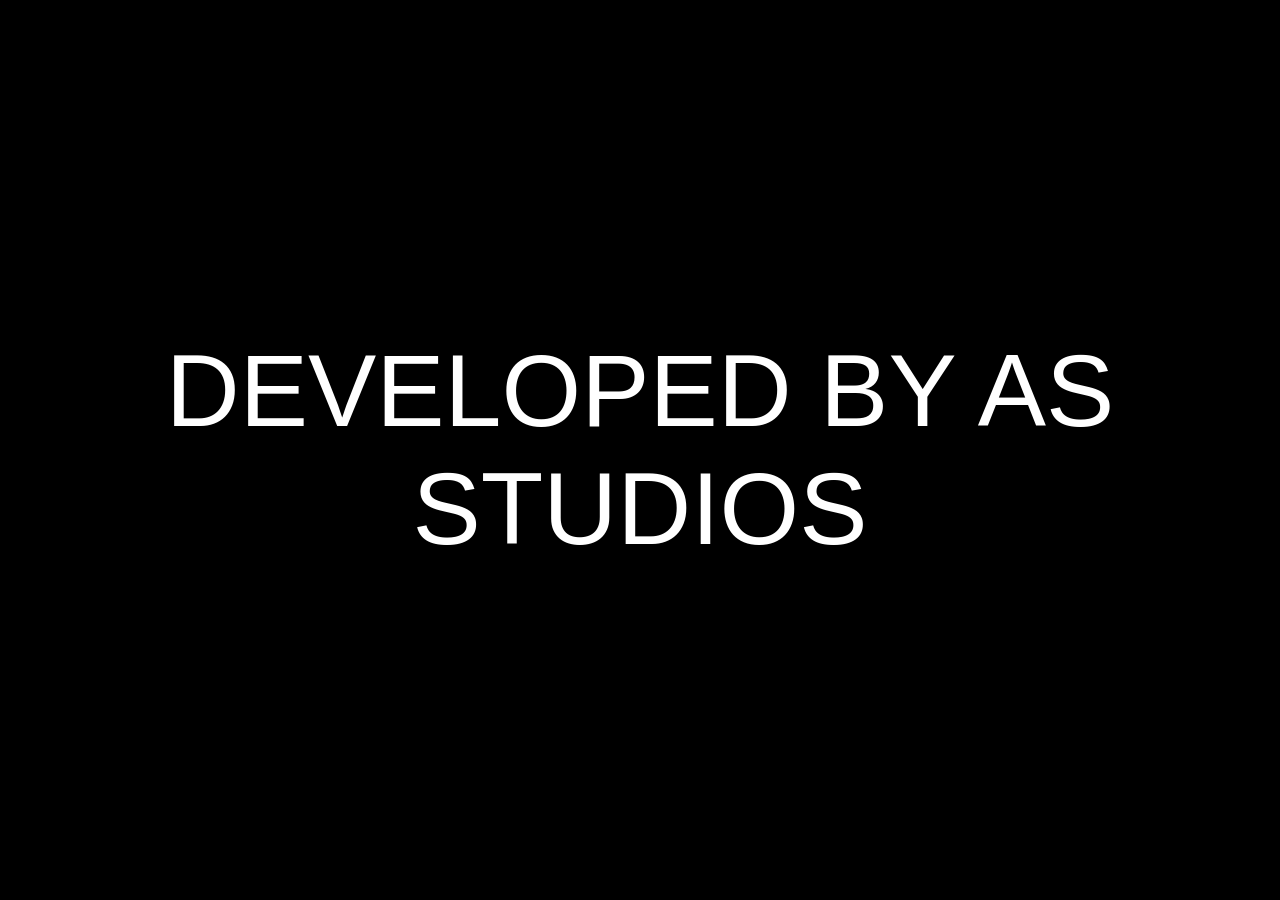
==== index.html @ 11e98f03 "Add files via upload" ====
<!DOCTYPE html>
<html lang="en">
<head>
<meta charset="UTF-8">
<meta name="viewport" content="width=device-width, initial-scale=1.0">
<title>Escape Northern Sentinels</title>

<style>
*{box-sizing:border-box}
body{
    margin:0;
    background:black;
    color:white;
    font-family:Arial, sans-serif;
    overflow:hidden;
}

/* INTRO */
#intro, #cutscene, #bossWarning {
    position:fixed;
    inset:0;
    display:flex;
    justify-content:center;
    align-items:center;
    text-align:center;
    padding:20px;
    z-index:500;
}

#intro{
    font-size:8vw;
}

#cutscene{
    display:none;
    flex-direction:column;
    font-size:4vw;
}

#cutscene p{
    opacity:0;
    animation:fade 3s forwards;
}

@keyframes fade{
    to{opacity:1}
}

/* GAME */
#game{
    display:none;
    padding:15px;
    max-width:600px;
    margin:auto;
}

/* HEALTH BAR */
.bar{
    width:100%;
    height:22px;
    background:#222;
    border-radius:20px;
    overflow:hidden;
    margin-bottom:10px;
}
.fill{
    height:100%;
    background:linear-gradient(90deg,red,lime);
    transition:width 0.4s;
}

/* BUTTON */
button{
    width:100%;
    padding:14px;
    margin-top:6px;
    background:#111;
    color:white;
    border:1px solid white;
    font-size:16px;
    border-radius:10px;
}

/* LOG */
#log{
    height:160px;
    overflow-y:auto;
    border:1px solid #333;
    padding:10px;
    margin-top:10px;
    font-size:14px;
}

/* GAME OVER */
#gameOver{
    position:fixed;
    inset:0;
    background:black;
    display:none;
    justify-content:center;
    align-items:center;
    flex-direction:column;
    z-index:600;
}
#gameOver h1{
    font-size:10vw;
}

/* BOSS WARNING */
#bossWarning{
    display:none;
    font-size:9vw;
    color:red;
    animation:flicker 0.15s infinite;
}

/* JUMPSCARE */
#jumpscare{
    position:fixed;
    inset:0;
    background:url("https://i.imgur.com/9Z3ZK5G.png") center/cover;
    display:none;
    z-index:900;
    animation:scare 0.15s infinite;
}

body.shake{
    animation:shake 0.15s infinite;
}

/* ANIMATIONS */
@keyframes flicker{50%{opacity:0.2}}
@keyframes scare{50%{transform:scale(1.2)}}
@keyframes shake{
    25%{transform:translate(-8px,8px)}
    50%{transform:translate(8px,-8px)}
    75%{transform:translate(-8px,-8px)}
}
</style>
</head>

<body>

<div id="intro">DEVELOPED BY AS STUDIOS</div>

<div id="cutscene">
    <p>You came searching for truth...</p>
    <p>But the island was never empty.</p>
    <p>Something ancient is watching you.</p>
</div>

<div id="bossWarning"></div>

<div id="game">
    <h2>Escape Northern Sentinels</h2>

    <p>Player</p>
    <div class="bar"><div id="playerBar" class="fill"></div></div>

    <p>Enemy</p>
    <div class="bar"><div id="enemyBar" class="fill"></div></div>

    <button onclick="attack()">Attack</button>
    <button onclick="defend()">Defend</button>
    <button onclick="heal()">Heal</button>

    <div id="log"></div>
</div>

<div id="gameOver">
    <h1 id="gameOverText"></h1>
    <button onclick="restartGame()">Restart</button>
</div>

<div id="jumpscare"></div>

<audio id="hit" src="https://assets.mixkit.co/sfx/preview/mixkit-arcade-retro-hit-213.wav"></audio>
<audio id="healSound" src="https://assets.mixkit.co/sfx/preview/mixkit-magic-reveal-234.wav"></audio>
<audio id="scream" src="https://assets.mixkit.co/sfx/preview/mixkit-horror-scream-2436.wav"></audio>
<audio id="heartbeat" src="https://assets.mixkit.co/sfx/preview/mixkit-fast-heartbeat-1224.wav"></audio>

<script>
let health=100, enemy=150, defending=false;
let bossMode=false, bossPhase=1;

const intro=document.getElementById("intro");
const cutscene=document.getElementById("cutscene");
const game=document.getElementById("game");

setTimeout(()=>{
    intro.style.display="none";
    cutscene.style.display="flex";

    setTimeout(()=>{
        cutscene.style.display="none";
        game.style.display="block";
    },7000);

},2000);

function updateBars(){
    playerBar.style.width=health+"%";
    enemyBar.style.width=enemy+"%";
}

function log(t){
    logDiv.innerHTML+=t+"<br>";
    logDiv.scrollTop=logDiv.scrollHeight;
}

const logDiv=document.getElementById("log");

function attack(){
    if(health<=0||enemy<=0)return;
    let dmg=rand(10,25);
    enemy-=dmg; if(enemy<0)enemy=0;
    hit.play(); log("You attacked for "+dmg);
    updateBars();

    if(enemy<=0&&!bossMode){startBoss();return;}
    if(enemy<=0&&bossMode){showGameOver("YOU ESCAPED");return;}
    enemyTurn();
}

function defend(){
    if(health<=0||enemy<=0)return;
    defending=true; log("You defended");
    enemyTurn();
}

function heal(){
    if(health<=0||enemy<=0)return;
    health=Math.min(100,health+20);
    healSound.play(); log("You healed");
    updateBars(); enemyTurn();
}

function enemyTurn(){
    if(health<=0||enemy<=0)return;
    setTimeout(()=>{
        let dmg=bossMode?
        bossPhase==1?rand(15,25):
        bossPhase==2?rand(25,40):
        rand(40,60)
        :rand(5,18);

        if(defending){dmg/=2;defending=false}
        health-=Math.floor(dmg); if(health<0)health=0;
        log("Enemy hit you");
        updateBars();

        if(Math.random()<(bossMode?0.6:0.25))jumpScare();
        if(enemy<200)bossPhase=2;
        if(enemy<100)bossPhase=3;

        if(health<=0)showGameOver("YOU NEVER ESCAPED");
    },500);
}

function startBoss(){
    bossMode=true; enemy=300; bossPhase=1;
    bossWarning.innerText="PLATINUM IS WATCHING";
    bossWarning.style.display="flex";
    heartbeat.play();
    setTimeout(()=>{
        bossWarning.style.display="none";
        updateBars();
    },2000);
}

function jumpScare(){
    jumpscare.style.display="block";
    scream.play();
    document.body.classList.add("shake");
    setTimeout(()=>{
        jumpscare.style.display="none";
        document.body.classList.remove("shake");
    },400);
}

function showGameOver(t){
    gameOverText.innerText=t;
    gameOver.style.display="flex";
}

function restartGame(){
    health=100; enemy=150;
    bossMode=false; bossPhase=1;
    defending=false; logDiv.innerHTML="";
    gameOver.style.display="none";
    updateBars();
}

function rand(a,b){return Math.floor(Math.random()*(b-a+1))+a}
updateBars();
</script>

</body>
</html>
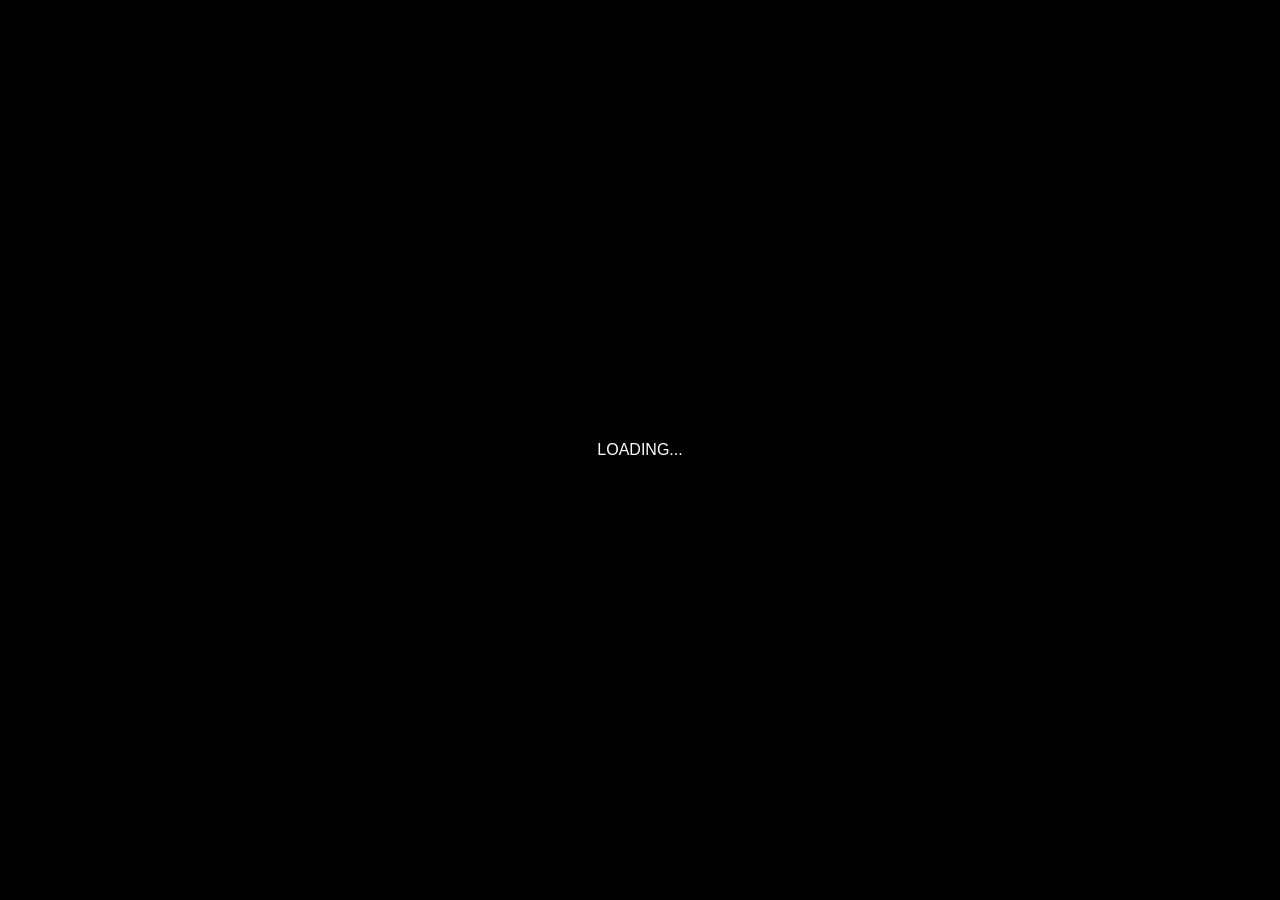
==== commit faacec2f: "Add files via upload" ====
--- a/index.html
+++ b/index.html
@@ -3,166 +3,49 @@
 <head>
 <meta charset="UTF-8">
 <meta name="viewport" content="width=device-width, initial-scale=1.0">
-<title>Escape Northern Sentinels</title>
-
+<title>Escape Northern Sentinels - Fixed Ultimate v3</title>
 <style>
 *{box-sizing:border-box}
-body{
-    margin:0;
-    background:black;
-    color:white;
-    font-family:Arial, sans-serif;
-    overflow:hidden;
-}
-
-/* INTRO */
-#intro, #cutscene, #bossWarning {
-    position:fixed;
-    inset:0;
-    display:flex;
-    justify-content:center;
-    align-items:center;
-    text-align:center;
-    padding:20px;
-    z-index:500;
-}
-
-#intro{
-    font-size:8vw;
-}
-
-#cutscene{
-    display:none;
-    flex-direction:column;
-    font-size:4vw;
-}
-
-#cutscene p{
-    opacity:0;
-    animation:fade 3s forwards;
-}
-
-@keyframes fade{
-    to{opacity:1}
-}
-
-/* GAME */
-#game{
-    display:none;
-    padding:15px;
-    max-width:600px;
-    margin:auto;
-}
-
-/* HEALTH BAR */
-.bar{
-    width:100%;
-    height:22px;
-    background:#222;
-    border-radius:20px;
-    overflow:hidden;
-    margin-bottom:10px;
-}
-.fill{
-    height:100%;
-    background:linear-gradient(90deg,red,lime);
-    transition:width 0.4s;
-}
-
-/* BUTTON */
-button{
-    width:100%;
-    padding:14px;
-    margin-top:6px;
-    background:#111;
-    color:white;
-    border:1px solid white;
-    font-size:16px;
-    border-radius:10px;
-}
-
-/* LOG */
-#log{
-    height:160px;
-    overflow-y:auto;
-    border:1px solid #333;
-    padding:10px;
-    margin-top:10px;
-    font-size:14px;
-}
-
-/* GAME OVER */
-#gameOver{
-    position:fixed;
-    inset:0;
-    background:black;
-    display:none;
-    justify-content:center;
-    align-items:center;
-    flex-direction:column;
-    z-index:600;
-}
-#gameOver h1{
-    font-size:10vw;
-}
-
-/* BOSS WARNING */
-#bossWarning{
-    display:none;
-    font-size:9vw;
-    color:red;
-    animation:flicker 0.15s infinite;
-}
-
-/* JUMPSCARE */
-#jumpscare{
-    position:fixed;
-    inset:0;
-    background:url("https://i.imgur.com/9Z3ZK5G.png") center/cover;
-    display:none;
-    z-index:900;
-    animation:scare 0.15s infinite;
-}
-
-body.shake{
-    animation:shake 0.15s infinite;
-}
-
-/* ANIMATIONS */
-@keyframes flicker{50%{opacity:0.2}}
-@keyframes scare{50%{transform:scale(1.2)}}
-@keyframes shake{
-    25%{transform:translate(-8px,8px)}
-    50%{transform:translate(8px,-8px)}
-    75%{transform:translate(-8px,-8px)}
-}
+body{margin:0;background:black;color:white;font-family:Arial, sans-serif;overflow:hidden;}
+#loading,#intro,#cutscene,#gameOver{position:fixed;inset:0;display:flex;justify-content:center;align-items:center;text-align:center;z-index:100;}
+#intro,#cutscene,#gameOver{display:none} #intro{font-size:8vw} #cutscene{flex-direction:column;font-size:4vw}
+#game{display:none;padding:15px;max-width:600px;margin:auto;}
+#darkness{position:fixed;inset:0;background:rgba(0,0,0,0.92);pointer-events:none;display:none;z-index:50;}
+#light{position:absolute;width:200px;height:200px;border-radius:50%;background:radial-gradient(circle, transparent 0%, rgba(0,0,0,0.95) 70%);transform:translate(-50%,-50%);}
+.bar{width:100%;height:22px;background:#222;border-radius:20px;overflow:hidden;margin-bottom:10px;}
+.fill{height:100%;transition:width 0.4s;}
+#playerBar{background:lime} #enemyBar{background:red}
+button{width:100%;padding:14px;margin-top:6px;background:#111;color:white;border:1px solid white;font-size:16px;border-radius:10px;}
+button:disabled{opacity:0.4;}
+#log{height:160px;overflow-y:auto;border:1px solid #333;padding:10px;margin-top:10px;font-size:14px;}
+#gameOver{flex-direction:column;} #gameOver h1{font-size:10vw;}
+#jumpscare{position:fixed;inset:0;background:url("https://i.imgur.com/9Z3ZK5G.png") center/cover;display:none;z-index:200;animation:shake 0.12s infinite;}
+@keyframes shake{25%{transform:translate(-10px,10px)}50%{transform:translate(10px,-10px)}75%{transform:translate(-10px,-10px)}}
 </style>
 </head>
 
 <body>
-
+<div id="loading">LOADING...</div>
 <div id="intro">DEVELOPED BY AS STUDIOS</div>
-
 <div id="cutscene">
-    <p>You came searching for truth...</p>
-    <p>But the island was never empty.</p>
-    <p>Something ancient is watching you.</p>
+    <p>The forest goes silent.</p>
+    <p>The light begins to fail.</p>
+    <p>It knows you are here.</p>
 </div>
 
-<div id="bossWarning"></div>
+<div id="darkness"><div id="light"></div></div>
 
 <div id="game">
     <h2>Escape Northern Sentinels</h2>
-
-    <p>Player</p>
-    <div class="bar"><div id="playerBar" class="fill"></div></div>
-
-    <p>Enemy</p>
-    <div class="bar"><div id="enemyBar" class="fill"></div></div>
+    <p>Player</p><div class="bar"><div id="playerBar" class="fill"></div></div>
+    <p id="enemyName">Enemy</p><div class="bar"><div id="enemyBar" class="fill"></div></div>
 
     <button onclick="attack()">Attack</button>
     <button onclick="defend()">Defend</button>
     <button onclick="heal()">Heal</button>
+    <button id="superHealBtn" onclick="superHeal()" disabled>SUPER HEAL</button>
+    <button onclick="toggleLight()">Flashlight</button>
+    <button id="superBtn" onclick="superAttack()" disabled>SUPER ATTACK</button>
 
     <div id="log"></div>
 </div>
@@ -174,126 +57,185 @@
 
 <div id="jumpscare"></div>
 
+<!-- SOUNDS -->
 <audio id="hit" src="https://assets.mixkit.co/sfx/preview/mixkit-arcade-retro-hit-213.wav"></audio>
-<audio id="healSound" src="https://assets.mixkit.co/sfx/preview/mixkit-magic-reveal-234.wav"></audio>
 <audio id="scream" src="https://assets.mixkit.co/sfx/preview/mixkit-horror-scream-2436.wav"></audio>
-<audio id="heartbeat" src="https://assets.mixkit.co/sfx/preview/mixkit-fast-heartbeat-1224.wav"></audio>
+<audio id="superSound" src="https://assets.mixkit.co/sfx/preview/mixkit-explosion-1682.wav"></audio>
+<audio id="healSound" src="https://assets.mixkit.co/sfx/preview/mixkit-positive-game-notification-269.wav"></audio>
+<audio id="phase2Sound" src="https://assets.mixkit.co/sfx/preview/mixkit-monster-roar-217.wav"></audio>
+<audio id="miniHit" src="https://assets.mixkit.co/sfx/preview/mixkit-quick-hit-216.wav"></audio>
+<audio id="superHealSound" src="https://assets.mixkit.co/sfx/preview/mixkit-game-level-up-1922.wav"></audio>
 
 <script>
-let health=100, enemy=150, defending=false;
-let bossMode=false, bossPhase=1;
-
+/* ELEMENTS */
+const loading=document.getElementById("loading");
 const intro=document.getElementById("intro");
 const cutscene=document.getElementById("cutscene");
 const game=document.getElementById("game");
-
+const playerBar=document.getElementById("playerBar");
+const enemyBar=document.getElementById("enemyBar");
+const enemyName=document.getElementById("enemyName");
+const logDiv=document.getElementById("log");
+const superBtn=document.getElementById("superBtn");
+const superHealBtn=document.getElementById("superHealBtn");
+const gameOver=document.getElementById("gameOver");
+const gameOverText=document.getElementById("gameOverText");
+const jumpscare=document.getElementById("jumpscare");
+const darkness=document.getElementById("darkness");
+const light=document.getElementById("light");
+
+/* SOUNDS */
+const hit=document.getElementById("hit");
+const scream=document.getElementById("scream");
+const superSound=document.getElementById("superSound");
+const healSound=document.getElementById("healSound");
+const phase2Sound=document.getElementById("phase2Sound");
+const miniHit=document.getElementById("miniHit");
+const superHealSound=document.getElementById("superHealSound");
+
+/* GAME DATA */
+let health=100;
+let defending=false, moveCount=0, healCount=0;
+let phase2=false;
+let lightOn=false;
+let bossIndex=0;
+let miniWave=false;
+let miniEnemies=0;
+let bossMaxHP=0;
+let bossHP=0;
+let totalMiniEnemies=0;
+
+const bosses=[
+    {name:"Boss 1",hp:150,mini:2},
+    {name:"Boss 2",hp:220,mini:3},
+    {name:"Boss 3",hp:300,mini:4}
+];
+
+/* FLOW */
 setTimeout(()=>{
-    intro.style.display="none";
-    cutscene.style.display="flex";
-
+    loading.style.display="none";
+    intro.style.display="flex";
     setTimeout(()=>{
-        cutscene.style.display="none";
-        game.style.display="block";
-    },7000);
-
+        intro.style.display="none";
+        cutscene.style.display="flex";
+        setTimeout(()=>{
+            cutscene.style.display="none";
+            game.style.display="block";
+            startBoss();
+        },5000);
+    },2000);
 },2000);
 
+function startBoss(){
+    if(bossIndex>=bosses.length){showGameOver("ALL BOSSES DEFEATED");return;}
+    health=100; defending=false; moveCount=0; healCount=0;
+    superBtn.disabled=true; superHealBtn.disabled=true;
+    phase2=false; miniWave=false;
+    bossMaxHP=bosses[bossIndex].hp; bossHP=bossMaxHP;
+    enemyName.innerText=bosses[bossIndex].name;
+    logDiv.innerHTML=`Facing ${bosses[bossIndex].name}!<br>`;
+    updateBars();
+}
+
+/* FUNCTIONS */
 function updateBars(){
-    playerBar.style.width=health+"%";
-    enemyBar.style.width=enemy+"%";
-}
-
-function log(t){
-    logDiv.innerHTML+=t+"<br>";
-    logDiv.scrollTop=logDiv.scrollHeight;
-}
-
-const logDiv=document.getElementById("log");
+    playerBar.style.width = health+"%";
+    if(miniWave){
+        enemyBar.style.width = (miniEnemies/totalMiniEnemies*100)+"%";
+    } else {
+        enemyBar.style.width = (bossHP/bossMaxHP*100)+"%";
+    }
+}
+
+function log(t){logDiv.innerHTML+=t+"<br>";logDiv.scrollTop=logDiv.scrollHeight;}
+function countMove(){moveCount++; if(moveCount>=3) superBtn.disabled=false;}
+function countHeal(){healCount++; if(healCount>=5) superHealBtn.disabled=false;}
 
 function attack(){
-    if(health<=0||enemy<=0)return;
-    let dmg=rand(10,25);
-    enemy-=dmg; if(enemy<0)enemy=0;
-    hit.play(); log("You attacked for "+dmg);
+    if(health<=0||(bossHP<=0 && !miniWave))return;
+    if(miniWave){miniAttack();return;}
+    let dmg=rand(20,30); bossHP-=dmg;
+    hit.play(); log(`You attacked (-${dmg})`);
+    countMove(); updateBars(); enemyTurn();
+}
+
+function superAttack(){
+    if(superBtn.disabled)return;
+    if(miniWave){miniAttack(true);return;}
+    let dmg=rand(70,80); bossHP-=dmg;
+    superSound.play(); jumpScare(); log(`SUPER ATTACK (-${dmg})`);
+    moveCount=0; superBtn.disabled=true;
+    updateBars(); enemyTurn();
+}
+
+function defend(){defending=true; log("You defended"); countMove(); enemyTurn();}
+
+function heal(){
+    health=Math.min(100,health+40);
+    healSound.play(); log("You healed +40 HP");
+    countMove(); countHeal(); updateBars(); enemyTurn();
+}
+
+function superHeal(){
+    health=100; superHealSound.play(); log("SUPER HEAL! HP FULL RESTORED");
+    superHealBtn.disabled=true; healCount=0; updateBars(); enemyTurn();
+}
+
+function enemyTurn(){
+    if(miniWave){miniEnemyTurn(); return;}
+    if(bossHP<=0){ startMiniWave(); return;} // skip enemy turn if boss dead
+    if(bossHP<=bossMaxHP/2 && !phase2){phase2=true;phase2Sound.play(); jumpScare(); log(`${bosses[bossIndex].name} enraged!`);}
+    setTimeout(()=>{
+        let dmg=phase2?rand(20,35):rand(12,25);
+        if(defending){dmg=Math.floor(dmg/2); defending=false;}
+        health-=dmg;
+        if(!lightOn){health-=5; if(Math.random()<0.4)jumpScare();}
+        log(`${bosses[bossIndex].name} attacked (-${dmg})`);
+        updateBars();
+        if(health<=0) showGameOver("YOU DIED");
+    },phase2?350:600);
+}
+
+/* MINI WAVE */
+function startMiniWave(){
+    if(bosses[bossIndex].mini>0){
+        miniWave=true;
+        totalMiniEnemies=miniEnemies=bosses[bossIndex].mini;
+        enemyName.innerText="Mini Enemies";
+        log(`Mini wave! ${miniEnemies} enemies appear!`);
+        updateBars();
+    } else {
+        bossIndex++; startBoss();
+    }
+}
+
+function miniAttack(superAtk=false){
+    let dmg=superAtk?rand(25,40):rand(8,15);
+    miniEnemies-=1;
+    miniHit.play();
+    log(`You attacked mini enemy (-${dmg})`);
+    if(miniEnemies<=0){miniWave=false; log("Mini wave defeated!"); bossIndex++; startBoss(); return;}
+    updateBars(); miniEnemyTurn();
+}
+
+function miniEnemyTurn(){
+    let dmg=rand(5,12);
+    if(defending){dmg=Math.floor(dmg/2); defending=false;}
+    health-=dmg;
+    if(!lightOn && Math.random()<0.4)jumpScare();
+    log(`Mini enemy attacked (-${dmg})`);
     updateBars();
-
-    if(enemy<=0&&!bossMode){startBoss();return;}
-    if(enemy<=0&&bossMode){showGameOver("YOU ESCAPED");return;}
-    enemyTurn();
-}
-
-function defend(){
-    if(health<=0||enemy<=0)return;
-    defending=true; log("You defended");
-    enemyTurn();
-}
-
-function heal(){
-    if(health<=0||enemy<=0)return;
-    health=Math.min(100,health+20);
-    healSound.play(); log("You healed");
-    updateBars(); enemyTurn();
-}
-
-function enemyTurn(){
-    if(health<=0||enemy<=0)return;
-    setTimeout(()=>{
-        let dmg=bossMode?
-        bossPhase==1?rand(15,25):
-        bossPhase==2?rand(25,40):
-        rand(40,60)
-        :rand(5,18);
-
-        if(defending){dmg/=2;defending=false}
-        health-=Math.floor(dmg); if(health<0)health=0;
-        log("Enemy hit you");
-        updateBars();
-
-        if(Math.random()<(bossMode?0.6:0.25))jumpScare();
-        if(enemy<200)bossPhase=2;
-        if(enemy<100)bossPhase=3;
-
-        if(health<=0)showGameOver("YOU NEVER ESCAPED");
-    },500);
-}
-
-function startBoss(){
-    bossMode=true; enemy=300; bossPhase=1;
-    bossWarning.innerText="PLATINUM IS WATCHING";
-    bossWarning.style.display="flex";
-    heartbeat.play();
-    setTimeout(()=>{
-        bossWarning.style.display="none";
-        updateBars();
-    },2000);
-}
-
-function jumpScare(){
-    jumpscare.style.display="block";
-    scream.play();
-    document.body.classList.add("shake");
-    setTimeout(()=>{
-        jumpscare.style.display="none";
-        document.body.classList.remove("shake");
-    },400);
-}
-
-function showGameOver(t){
-    gameOverText.innerText=t;
-    gameOver.style.display="flex";
-}
-
-function restartGame(){
-    health=100; enemy=150;
-    bossMode=false; bossPhase=1;
-    defending=false; logDiv.innerHTML="";
-    gameOver.style.display="none";
-    updateBars();
-}
-
-function rand(a,b){return Math.floor(Math.random()*(b-a+1))+a}
+    if(health<=0) showGameOver("YOU FU**ED BY PLATINUM!");
+}
+
+/* OTHER */
+function toggleLight(){lightOn=!lightOn; darkness.style.display=lightOn?"block":"none";}
+document.addEventListener("mousemove",e=>{light.style.left=e.clientX+"px";light.style.top=e.clientY+"px";});
+function jumpScare(){jumpscare.style.display="block"; scream.play(); setTimeout(()=>jumpscare.style.display="none",250);}
+function showGameOver(t){gameOverText.innerText=t; gameOver.style.display="flex";}
+function restartGame(){bossIndex=0; startBoss(); gameOver.style.display="none"; healCount=0; superHealBtn.disabled=true;}
+function rand(a,b){return Math.floor(Math.random()*(b-a+1))+a;}
 updateBars();
 </script>
-
 </body>
 </html>
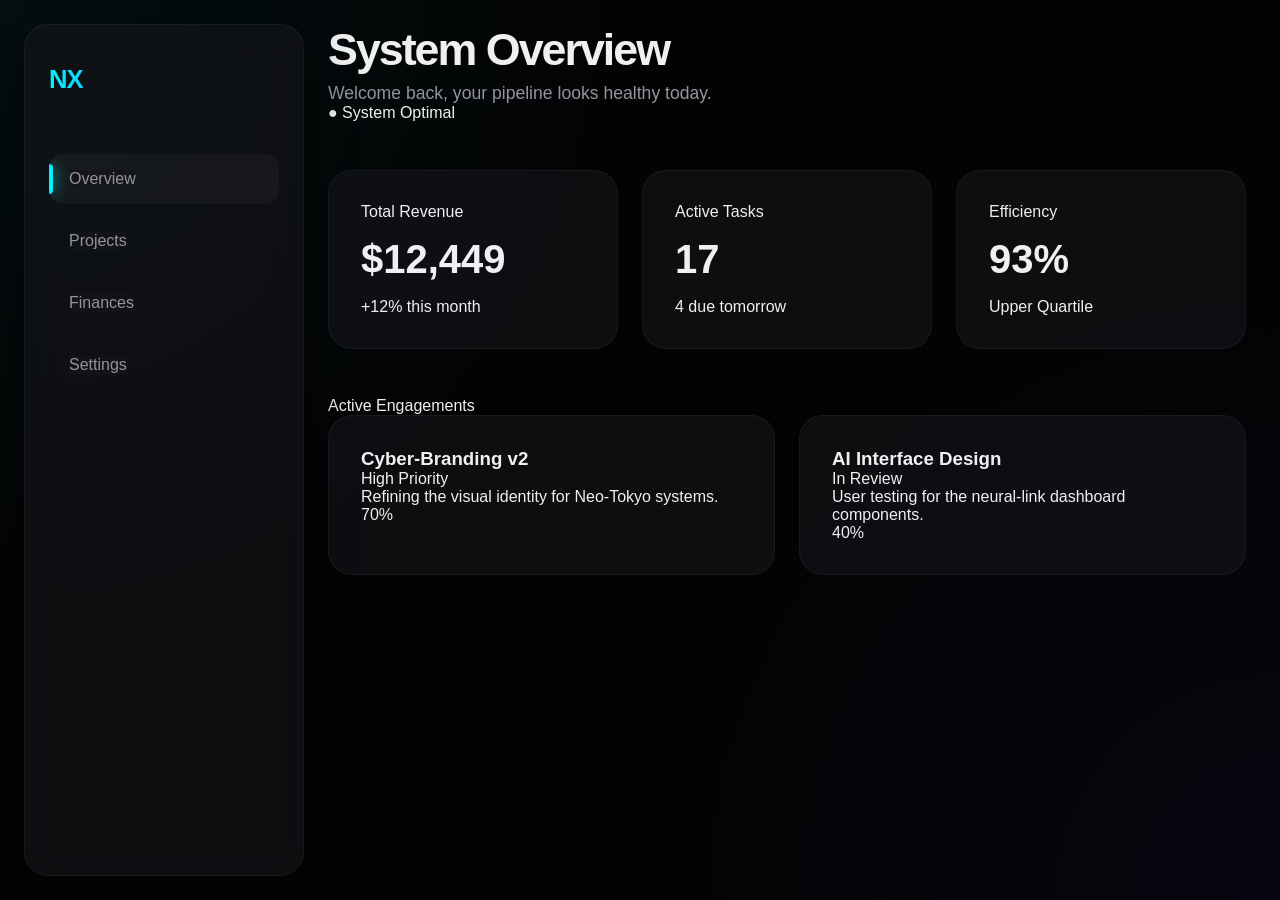
==== commit e97817de: "Add files via upload" ====
--- a/index.html
+++ b/index.html
@@ -1,241 +1,119 @@
 <!DOCTYPE html>
 <html lang="en">
 <head>
-<meta charset="UTF-8">
-<meta name="viewport" content="width=device-width, initial-scale=1.0">
-<title>Escape Northern Sentinels - Fixed Ultimate v3</title>
-<style>
-*{box-sizing:border-box}
-body{margin:0;background:black;color:white;font-family:Arial, sans-serif;overflow:hidden;}
-#loading,#intro,#cutscene,#gameOver{position:fixed;inset:0;display:flex;justify-content:center;align-items:center;text-align:center;z-index:100;}
-#intro,#cutscene,#gameOver{display:none} #intro{font-size:8vw} #cutscene{flex-direction:column;font-size:4vw}
-#game{display:none;padding:15px;max-width:600px;margin:auto;}
-#darkness{position:fixed;inset:0;background:rgba(0,0,0,0.92);pointer-events:none;display:none;z-index:50;}
-#light{position:absolute;width:200px;height:200px;border-radius:50%;background:radial-gradient(circle, transparent 0%, rgba(0,0,0,0.95) 70%);transform:translate(-50%,-50%);}
-.bar{width:100%;height:22px;background:#222;border-radius:20px;overflow:hidden;margin-bottom:10px;}
-.fill{height:100%;transition:width 0.4s;}
-#playerBar{background:lime} #enemyBar{background:red}
-button{width:100%;padding:14px;margin-top:6px;background:#111;color:white;border:1px solid white;font-size:16px;border-radius:10px;}
-button:disabled{opacity:0.4;}
-#log{height:160px;overflow-y:auto;border:1px solid #333;padding:10px;margin-top:10px;font-size:14px;}
-#gameOver{flex-direction:column;} #gameOver h1{font-size:10vw;}
-#jumpscare{position:fixed;inset:0;background:url("https://i.imgur.com/9Z3ZK5G.png") center/cover;display:none;z-index:200;animation:shake 0.12s infinite;}
-@keyframes shake{25%{transform:translate(-10px,10px)}50%{transform:translate(10px,-10px)}75%{transform:translate(-10px,-10px)}}
-</style>
+    <meta charset="UTF-8">
+    <meta name="viewport" content="width=device-width, initial-scale=1.0">
+    <title>Nexus Freelance OS</title>
+    <link rel="stylesheet" href="dashboard.css">
+    <script src="https://cdnjs.cloudflare.com/ajax/libs/gsap/3.12.2/gsap.min.js"></script>
 </head>
+<body>
 
-<body>
-<div id="loading">LOADING...</div>
-<div id="intro">DEVELOPED BY AS STUDIOS</div>
-<div id="cutscene">
-    <p>The forest goes silent.</p>
-    <p>The light begins to fail.</p>
-    <p>It knows you are here.</p>
-</div>
+    <main class="dashboard-wrapper">
+        <nav class="sidebar">
+            <div class="logo">NX</div>
+            <ul class="nav-links">
+                <li class="nav-item active"><a href="#">Overview</a></li>
+                <li class="nav-item"><a href="projects.html">Projects</a></li>
+                <li class="nav-item"><a href="finances.html">Finances</a></li>
+                <li class="nav-item"><a href="settings.html">Settings</a></li>
+            </ul>
+        </nav>
 
-<div id="darkness"><div id="light"></div></div>
+        <section class="content-area">
+            <div class="content-container">
+                <header class="main-header">
+                    <div class="header-text">
+                        <h1 class="reveal-text">System Overview</h1>
+                        <p class="subtitle">Welcome back, your pipeline looks healthy today.</p>
+                    </div>
+                    <div class="status-pill">● System Optimal</div>
+                </header>
 
-<div id="game">
-    <h2>Escape Northern Sentinels</h2>
-    <p>Player</p><div class="bar"><div id="playerBar" class="fill"></div></div>
-    <p id="enemyName">Enemy</p><div class="bar"><div id="enemyBar" class="fill"></div></div>
+                <div class="stats-grid">
+                    <div class="stat-card">
+                        <span class="label">Total Revenue</span>
+                        <h2 class="counter" data-target="12450">$0</h2>
+                        <div class="trend positive">+12% this month</div>
+                    </div>
+                    <div class="stat-card">
+                        <span class="label">Active Tasks</span>
+                        <h2 class="counter" data-target="18">0</h2>
+                        <div class="trend">4 due tomorrow</div>
+                    </div>
+                    <div class="stat-card">
+                        <span class="label">Efficiency</span>
+                        <h2 class="counter" data-target="94" data-suffix="%">0%</h2>
+                        <div class="trend positive">Upper Quartile</div>
+                    </div>
+                </div>
 
-    <button onclick="attack()">Attack</button>
-    <button onclick="defend()">Defend</button>
-    <button onclick="heal()">Heal</button>
-    <button id="superHealBtn" onclick="superHeal()" disabled>SUPER HEAL</button>
-    <button onclick="toggleLight()">Flashlight</button>
-    <button id="superBtn" onclick="superAttack()" disabled>SUPER ATTACK</button>
+                <div class="section-label">Active Engagements</div>
+                <div class="project-feed">
+                    <div class="project-card">
+                        <div class="card-header">
+                            <h3>Cyber-Branding v2</h3>
+                            <span class="tag">High Priority</span>
+                        </div>
+                        <p>Refining the visual identity for Neo-Tokyo systems.</p>
+                        <div class="progress-container">
+                            <div class="progress-bar"><div class="progress-fill" style="width: 70%"></div></div>
+                            <span class="percentage">70%</span>
+                        </div>
+                    </div>
+                    
+                    <div class="project-card">
+                        <div class="card-header">
+                            <h3>AI Interface Design</h3>
+                            <span class="tag">In Review</span>
+                        </div>
+                        <p>User testing for the neural-link dashboard components.</p>
+                        <div class="progress-container">
+                            <div class="progress-bar"><div class="progress-fill" style="width: 40%"></div></div>
+                            <span class="percentage">40%</span>
+                        </div>
+                    </div>
+                </div>
+            </div>
+        </section>
+    </main>
 
-    <div id="log"></div>
-</div>
+    <script>
+        document.addEventListener("DOMContentLoaded", () => {
+            // GSAP Counter Trick for Beast-Level Entry Effect
+            const counters = document.querySelectorAll('.counter');
+            
+            counters.forEach(counter => {
+                const target = parseInt(counter.getAttribute('data-target'));
+                const isCurrency = counter.innerText.includes('$');
+                const suffix = counter.getAttribute('data-suffix') || '';
+                
+                let countObj = { value: 0 };
+                
+                gsap.to(countObj, {
+                    value: target,
+                    duration: 1.8,
+                    ease: "power3.out",
+                    onUpdate: () => {
+                        // Formatting currency vs normal counters
+                        if (isCurrency) {
+                            counter.innerText = `$${Math.floor(countObj.value).toLocaleString()}`;
+                        } else {
+                            counter.innerText = Math.floor(countObj.value) + suffix;
+                        }
+                    }
+                });
+            });
 
-<div id="gameOver">
-    <h1 id="gameOverText"></h1>
-    <button onclick="restartGame()">Restart</button>
-</div>
-
-<div id="jumpscare"></div>
-
-<!-- SOUNDS -->
-<audio id="hit" src="https://assets.mixkit.co/sfx/preview/mixkit-arcade-retro-hit-213.wav"></audio>
-<audio id="scream" src="https://assets.mixkit.co/sfx/preview/mixkit-horror-scream-2436.wav"></audio>
-<audio id="superSound" src="https://assets.mixkit.co/sfx/preview/mixkit-explosion-1682.wav"></audio>
-<audio id="healSound" src="https://assets.mixkit.co/sfx/preview/mixkit-positive-game-notification-269.wav"></audio>
-<audio id="phase2Sound" src="https://assets.mixkit.co/sfx/preview/mixkit-monster-roar-217.wav"></audio>
-<audio id="miniHit" src="https://assets.mixkit.co/sfx/preview/mixkit-quick-hit-216.wav"></audio>
-<audio id="superHealSound" src="https://assets.mixkit.co/sfx/preview/mixkit-game-level-up-1922.wav"></audio>
-
-<script>
-/* ELEMENTS */
-const loading=document.getElementById("loading");
-const intro=document.getElementById("intro");
-const cutscene=document.getElementById("cutscene");
-const game=document.getElementById("game");
-const playerBar=document.getElementById("playerBar");
-const enemyBar=document.getElementById("enemyBar");
-const enemyName=document.getElementById("enemyName");
-const logDiv=document.getElementById("log");
-const superBtn=document.getElementById("superBtn");
-const superHealBtn=document.getElementById("superHealBtn");
-const gameOver=document.getElementById("gameOver");
-const gameOverText=document.getElementById("gameOverText");
-const jumpscare=document.getElementById("jumpscare");
-const darkness=document.getElementById("darkness");
-const light=document.getElementById("light");
-
-/* SOUNDS */
-const hit=document.getElementById("hit");
-const scream=document.getElementById("scream");
-const superSound=document.getElementById("superSound");
-const healSound=document.getElementById("healSound");
-const phase2Sound=document.getElementById("phase2Sound");
-const miniHit=document.getElementById("miniHit");
-const superHealSound=document.getElementById("superHealSound");
-
-/* GAME DATA */
-let health=100;
-let defending=false, moveCount=0, healCount=0;
-let phase2=false;
-let lightOn=false;
-let bossIndex=0;
-let miniWave=false;
-let miniEnemies=0;
-let bossMaxHP=0;
-let bossHP=0;
-let totalMiniEnemies=0;
-
-const bosses=[
-    {name:"Boss 1",hp:150,mini:2},
-    {name:"Boss 2",hp:220,mini:3},
-    {name:"Boss 3",hp:300,mini:4}
-];
-
-/* FLOW */
-setTimeout(()=>{
-    loading.style.display="none";
-    intro.style.display="flex";
-    setTimeout(()=>{
-        intro.style.display="none";
-        cutscene.style.display="flex";
-        setTimeout(()=>{
-            cutscene.style.display="none";
-            game.style.display="block";
-            startBoss();
-        },5000);
-    },2000);
-},2000);
-
-function startBoss(){
-    if(bossIndex>=bosses.length){showGameOver("ALL BOSSES DEFEATED");return;}
-    health=100; defending=false; moveCount=0; healCount=0;
-    superBtn.disabled=true; superHealBtn.disabled=true;
-    phase2=false; miniWave=false;
-    bossMaxHP=bosses[bossIndex].hp; bossHP=bossMaxHP;
-    enemyName.innerText=bosses[bossIndex].name;
-    logDiv.innerHTML=`Facing ${bosses[bossIndex].name}!<br>`;
-    updateBars();
-}
-
-/* FUNCTIONS */
-function updateBars(){
-    playerBar.style.width = health+"%";
-    if(miniWave){
-        enemyBar.style.width = (miniEnemies/totalMiniEnemies*100)+"%";
-    } else {
-        enemyBar.style.width = (bossHP/bossMaxHP*100)+"%";
-    }
-}
-
-function log(t){logDiv.innerHTML+=t+"<br>";logDiv.scrollTop=logDiv.scrollHeight;}
-function countMove(){moveCount++; if(moveCount>=3) superBtn.disabled=false;}
-function countHeal(){healCount++; if(healCount>=5) superHealBtn.disabled=false;}
-
-function attack(){
-    if(health<=0||(bossHP<=0 && !miniWave))return;
-    if(miniWave){miniAttack();return;}
-    let dmg=rand(20,30); bossHP-=dmg;
-    hit.play(); log(`You attacked (-${dmg})`);
-    countMove(); updateBars(); enemyTurn();
-}
-
-function superAttack(){
-    if(superBtn.disabled)return;
-    if(miniWave){miniAttack(true);return;}
-    let dmg=rand(70,80); bossHP-=dmg;
-    superSound.play(); jumpScare(); log(`SUPER ATTACK (-${dmg})`);
-    moveCount=0; superBtn.disabled=true;
-    updateBars(); enemyTurn();
-}
-
-function defend(){defending=true; log("You defended"); countMove(); enemyTurn();}
-
-function heal(){
-    health=Math.min(100,health+40);
-    healSound.play(); log("You healed +40 HP");
-    countMove(); countHeal(); updateBars(); enemyTurn();
-}
-
-function superHeal(){
-    health=100; superHealSound.play(); log("SUPER HEAL! HP FULL RESTORED");
-    superHealBtn.disabled=true; healCount=0; updateBars(); enemyTurn();
-}
-
-function enemyTurn(){
-    if(miniWave){miniEnemyTurn(); return;}
-    if(bossHP<=0){ startMiniWave(); return;} // skip enemy turn if boss dead
-    if(bossHP<=bossMaxHP/2 && !phase2){phase2=true;phase2Sound.play(); jumpScare(); log(`${bosses[bossIndex].name} enraged!`);}
-    setTimeout(()=>{
-        let dmg=phase2?rand(20,35):rand(12,25);
-        if(defending){dmg=Math.floor(dmg/2); defending=false;}
-        health-=dmg;
-        if(!lightOn){health-=5; if(Math.random()<0.4)jumpScare();}
-        log(`${bosses[bossIndex].name} attacked (-${dmg})`);
-        updateBars();
-        if(health<=0) showGameOver("YOU DIED");
-    },phase2?350:600);
-}
-
-/* MINI WAVE */
-function startMiniWave(){
-    if(bosses[bossIndex].mini>0){
-        miniWave=true;
-        totalMiniEnemies=miniEnemies=bosses[bossIndex].mini;
-        enemyName.innerText="Mini Enemies";
-        log(`Mini wave! ${miniEnemies} enemies appear!`);
-        updateBars();
-    } else {
-        bossIndex++; startBoss();
-    }
-}
-
-function miniAttack(superAtk=false){
-    let dmg=superAtk?rand(25,40):rand(8,15);
-    miniEnemies-=1;
-    miniHit.play();
-    log(`You attacked mini enemy (-${dmg})`);
-    if(miniEnemies<=0){miniWave=false; log("Mini wave defeated!"); bossIndex++; startBoss(); return;}
-    updateBars(); miniEnemyTurn();
-}
-
-function miniEnemyTurn(){
-    let dmg=rand(5,12);
-    if(defending){dmg=Math.floor(dmg/2); defending=false;}
-    health-=dmg;
-    if(!lightOn && Math.random()<0.4)jumpScare();
-    log(`Mini enemy attacked (-${dmg})`);
-    updateBars();
-    if(health<=0) showGameOver("YOU FU**ED BY PLATINUM!");
-}
-
-/* OTHER */
-function toggleLight(){lightOn=!lightOn; darkness.style.display=lightOn?"block":"none";}
-document.addEventListener("mousemove",e=>{light.style.left=e.clientX+"px";light.style.top=e.clientY+"px";});
-function jumpScare(){jumpscare.style.display="block"; scream.play(); setTimeout(()=>jumpscare.style.display="none",250);}
-function showGameOver(t){gameOverText.innerText=t; gameOver.style.display="flex";}
-function restartGame(){bossIndex=0; startBoss(); gameOver.style.display="none"; healCount=0; superHealBtn.disabled=true;}
-function rand(a,b){return Math.floor(Math.random()*(b-a+1))+a;}
-updateBars();
-</script>
+            // Smooth subtle entry for grid cards
+            gsap.from(".stat-card", {
+                opacity: 0,
+                y: 20,
+                stagger: 0.15,
+                duration: 0.8,
+                ease: "power2.out"
+            });
+        });
+    </script>
 </body>
-</html>
+</html>
--- a/dashboard.css
+++ b/dashboard.css
@@ -0,0 +1,223 @@
+:root {
+    --bg: #030304;
+    --card-bg: rgba(23, 23, 28, 0.6);
+    --accent: #00f2ff;
+    --accent-glow: rgba(0, 242, 255, 0.15);
+    --border: rgba(255, 255, 255, 0.05);
+    --text-main: #f0f0f2;
+    --text-dim: #94949e;
+    --sidebar-width: 280px;
+    --gap: 24px;
+}
+
+* { 
+    box-sizing: border-box; 
+    margin: 0; 
+    padding: 0;
+}
+
+body {
+    background-color: var(--bg);
+    background-image: 
+        radial-gradient(circle at 0% 0%, rgba(0, 242, 255, 0.05) 0%, transparent 40%),
+        radial-gradient(circle at 100% 100%, rgba(123, 47, 247, 0.05) 0%, transparent 40%);
+    color: var(--text-main);
+    font-family: 'Inter', -apple-system, BlinkMacSystemFont, sans-serif;
+    min-height: 100vh;
+    display: flex;
+    justify-content: center;
+    overflow-x: hidden;
+}
+
+.dashboard-wrapper {
+    display: grid;
+    grid-template-columns: var(--sidebar-width) 1fr;
+    grid-template-areas: "sidebar content";
+    width: 100%;
+    max-width: 1600px;
+    height: 100vh;
+    padding: var(--gap);
+    gap: var(--gap);
+}
+
+/* --- SIDEBAR: The Glass Pillar --- */
+.sidebar {
+    grid-area: sidebar;
+    background: var(--card-bg);
+    backdrop-filter: blur(20px);
+    border: 1px solid var(--border);
+    border-radius: 24px;
+    padding: 40px 24px;
+    display: flex;
+    flex-direction: column;
+    box-shadow: 0 20px 50px rgba(0,0,0,0.5);
+}
+
+.logo {
+    font-size: 1.6rem;
+    font-weight: 900;
+    background: linear-gradient(to right, var(--accent), #7b2ff7);
+    -webkit-background-clip: text;
+    -webkit-text-fill-color: transparent;
+    margin-bottom: 60px;
+    letter-spacing: -1px;
+}
+
+.nav-links {
+    list-style: none;
+    display: flex;
+    flex-direction: column;
+    gap: 12px;
+}
+
+.nav-item {
+    position: relative;
+    padding: 16px 20px;
+    border-radius: 14px;
+    color: var(--text-dim);
+    font-weight: 500;
+    cursor: pointer;
+    transition: all 0.3s cubic-bezier(0.4, 0, 0.2, 1);
+    display: flex;
+    align-items: center;
+    overflow: hidden;
+}
+
+.nav-item.active {
+    color: var(--accent);
+    background: rgba(255, 255, 255, 0.03);
+}
+
+.nav-item.active::before {
+    content: '';
+    position: absolute;
+    left: 0;
+    width: 4px;
+    height: 60%;
+    background: var(--accent);
+    border-radius: 0 4px 4px 0;
+    box-shadow: 0 0 15px var(--accent);
+}
+
+.nav-item:hover {
+    color: var(--text-main);
+    background: rgba(255, 255, 255, 0.05);
+}
+
+/* --- CONTENT AREA: The Main Stage --- */
+.content-area {
+    grid-area: content;
+    overflow-y: auto;
+    padding-right: 10px; /* Space for scrollbar */
+}
+
+/* Custom Scrollbar */
+.content-area::-webkit-scrollbar { width: 6px; }
+.content-area::-webkit-scrollbar-thumb { 
+    background: var(--border); 
+    border-radius: 10px; 
+}
+
+.main-header {
+    margin-bottom: 48px;
+}
+
+.reveal-text {
+    font-size: 2.8rem;
+    font-weight: 800;
+    letter-spacing: -2px;
+    margin-bottom: 8px;
+}
+
+.subtitle { color: var(--text-dim); font-size: 1.1rem; }
+
+/* --- CARDS: The Holographic Look --- */
+.stats-grid {
+    display: grid;
+    grid-template-columns: repeat(3, 1fr);
+    gap: var(--gap);
+    margin-bottom: 48px;
+}
+
+.stat-card, .project-card {
+    background: var(--card-bg);
+    border: 1px solid var(--border);
+    border-radius: 24px;
+    padding: 32px;
+    position: relative;
+    transition: transform 0.4s ease, border-color 0.4s ease;
+}
+
+.stat-card:hover, .project-card:hover {
+    border-color: rgba(0, 242, 255, 0.3);
+}
+
+.counter {
+    font-size: 2.5rem;
+    font-weight: 700;
+    margin: 16px 0;
+    font-variant-numeric: tabular-nums;
+}
+
+.project-feed {
+    display: grid;
+    grid-template-columns: repeat(2, 1fr);
+    gap: var(--gap);
+}
+a{
+    background-color: var(--card-bg);
+    box-shadow: none;
+    text-decoration: none;
+    color: var(--text-dim);
+}
+/* --- RESPONSIVE ENGINE --- */
+@media (max-width: 1200px) {
+    .stats-grid { grid-template-columns: repeat(2, 1fr); }
+}
+
+@media (max-width: 950px) {
+    .dashboard-wrapper {
+        grid-template-columns: 1fr;
+        grid-template-areas: "sidebar" "content";
+        height: auto;
+        padding: 16px;
+    }
+
+    .sidebar {
+        padding: 20px;
+        flex-direction: row;
+        justify-content: space-between;
+        align-items: center;
+        height: 80px;
+    }
+
+    .logo { margin-bottom: 0; }
+
+    .nav-links {
+        flex-direction: row;
+        gap: 8px;
+    }
+
+    .nav-item {
+        padding: 10px 14px;
+        font-size: 0.85rem;
+    }
+
+    .nav-item.active::before {
+        height: 4px;
+        width: 40%;
+        left: 30%;
+        bottom: 0;
+        border-radius: 4px 4px 0 0;
+    }
+}
+
+@media (max-width: 650px) {
+    .stats-grid, .project-feed {
+        grid-template-columns: 1fr;
+    }
+    
+    .nav-item span { font-size: 0.75rem; }
+    
+    .reveal-text { font-size: 2rem; }
+}
